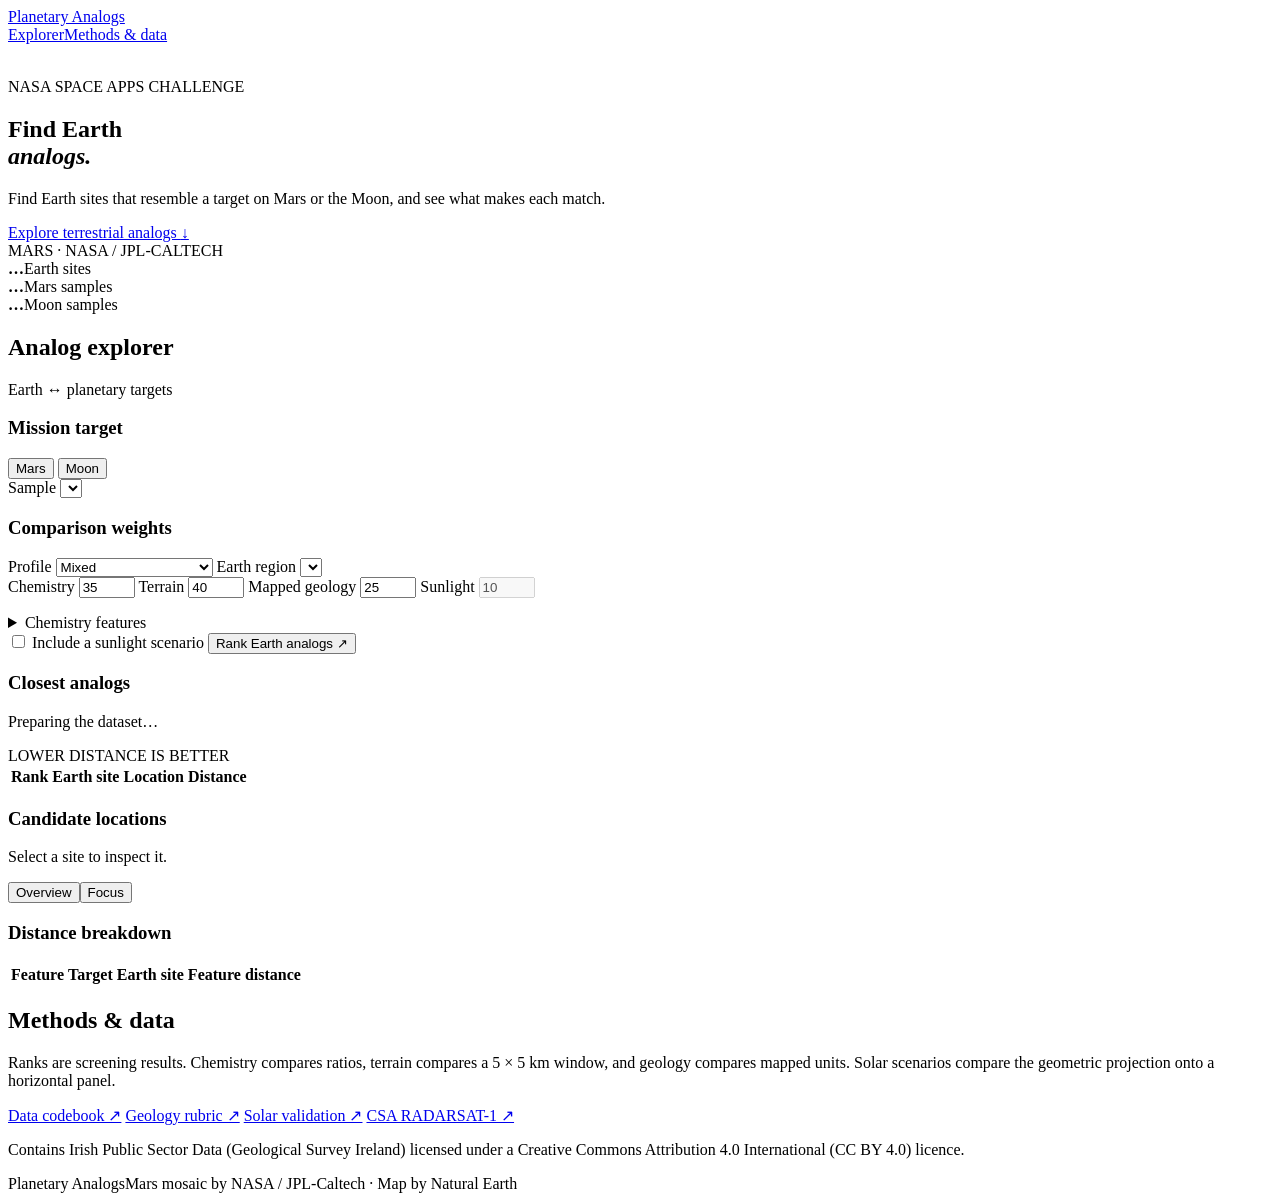
==== app/template.html @ faf3422f "Audit Earth inputs and refine mapped geology scoring" ====
<!doctype html>
<html lang="en">
<head>
<meta charset="utf-8">
<meta name="viewport" content="width=device-width, initial-scale=1">
<meta name="description" content="Find and explain terrestrial analogs for measured sites on Mars and the Moon.">
<title>Planetary Analogs · Space Apps</title>
<style>/*LEAFLET_STYLE*/</style>
<style>/*APP_STYLE*/</style>
</head>
<body>
<header class="top shell">
  <a class="brand" href="#"><span class="orbit" aria-hidden="true"></span> Planetary Analogs</a>
  <nav aria-label="Main navigation"><a href="#explorer">Explorer</a><a href="#methods">Methods &amp; data</a></nav>
</header>
<main class="shell">
  <section class="hero" aria-labelledby="title">
    <img class="mars-image" src="MARS_PHOTO_DATA" alt="" fetchpriority="high">
    <div class="hero-content">
      <p class="eyebrow"><span></span> NASA SPACE APPS CHALLENGE</p>
      <h1 id="title">Find Earth<br><em>analogs.</em></h1>
      <p class="hero-copy">Find Earth sites that resemble a target on Mars or the Moon, and see what makes each match.</p>
      <a href="#explorer" class="hero-link">Explore terrestrial analogs <span aria-hidden="true">↓</span></a>
    </div>
    <span class="image-credit">MARS · NASA / JPL-CALTECH</span>
    <div class="hero-stats" aria-label="Dataset coverage">
      <div><strong id="earth-count">…</strong><span>Earth sites</span></div>
      <div><strong id="mars-count">…</strong><span>Mars samples</span></div>
      <div><strong id="moon-count">…</strong><span>Moon samples</span></div>
    </div>
  </section>
  <section class="explorer" id="explorer" aria-labelledby="explorer-title">
    <div class="section-title"><h2 id="explorer-title">Analog explorer</h2><span>Earth ↔ planetary targets</span></div>
    <div class="workspace">
      <form class="panel controls" id="controls">
        <h3>Mission target</h3>
        <div class="segmented" role="group" aria-label="Planetary body">
          <button type="button" data-body="mars" aria-pressed="true">Mars</button>
          <button type="button" data-body="moon" aria-pressed="false">Moon</button>
        </div>
        <label class="field">Sample <select id="target"></select></label>
        <p class="hint target-context" id="target-context"></p>
        <h3 class="settings-title">Comparison weights</h3>
        <label class="field">Profile <select id="weight-profile">
          <option value="mixed">Mixed</option><option value="chemistry">Geochemistry-oriented</option>
          <option value="terrain">Terrain-oriented</option><option value="custom">Custom</option>
        </select></label>
        <label class="field">Earth region <select id="region"></select></label>
        <div class="weights">
          <label>Chemistry <input name="chemistry" type="number" min="0" max="100" step="1" value="35"></label>
          <label>Terrain <input name="terrain" type="number" min="0" max="100" step="1" value="40"></label>
          <label>Mapped geology <input name="geology" type="number" min="0" max="100" step="1" value="25"></label>
          <label>Sunlight <input name="solar" type="number" min="0" max="100" step="1" value="10" disabled></label>
        </div>
        <p class="hint" id="geology-note"></p>
        <details class="config">
          <summary>Chemistry features</summary>
          <div id="chem-options" class="checks"></div>
        </details>
        <label class="checkbox solar-toggle"><input id="use-solar" type="checkbox"> Include a sunlight scenario</label>
        <div id="solar-options" hidden>
          <label class="field">Planetary scenario (UTC) <select id="target-time"></select></label>
          <label class="field">Earth scenario (UTC) <select id="earth-time"></select></label>
        </div>
        <button class="primary" type="submit">Rank Earth analogs <span aria-hidden="true">↗</span></button>
      </form>
      <div class="results-column">
        <section class="panel results" aria-labelledby="results-title">
          <div class="panel-heading"><div><h3 id="results-title">Closest analogs</h3><p id="results-status" class="hint" aria-live="polite">Preparing the dataset…</p><p id="regional-coverage" class="hint"></p></div><span class="small-label">LOWER DISTANCE IS BETTER</span></div>
          <div class="table-scroll"><table><thead><tr><th scope="col">Rank</th><th scope="col">Earth site</th><th scope="col">Location</th><th scope="col">Distance</th></tr></thead><tbody id="results"></tbody></table></div>
        </section>
        <section class="panel map-panel" aria-labelledby="map-title">
          <div class="panel-heading"><div><h3 id="map-title">Candidate locations</h3><p class="hint" id="map-status">Select a site to inspect it.</p></div><div class="map-tools"><button id="map-overview" type="button" aria-pressed="true">Overview</button><button id="map-focus" type="button" aria-pressed="false">Focus</button></div></div>
          <div class="map" id="map" aria-label="Interactive map of candidate locations"></div>
          <div class="map-footer"><span id="coordinates"></span><div class="map-links"><button type="button" id="download-kml" hidden>Download KML</button><a id="osm-link" target="_blank" rel="noopener" hidden>Street map ↗</a><a id="earth-link" target="_blank" rel="noopener" hidden>Open in Google Earth ↗</a></div></div>
        </section>
        <section class="panel detail" aria-labelledby="detail-title" id="candidate-detail">
          <div class="panel-heading"><div><h3 id="detail-title">Distance breakdown</h3><p class="hint" id="detail-subtitle"></p></div></div>
          <div id="breakdown"></div>
          <div class="table-scroll"><table><thead><tr><th scope="col">Feature</th><th scope="col">Target</th><th scope="col">Earth site</th><th scope="col">Feature distance</th></tr></thead><tbody id="feature-details"></tbody></table></div>
          <div id="candidate-sources" class="candidate-sources"></div>
        </section>
      </div>
    </div>
  </section>
  <section class="methods" id="methods">
    <h2>Methods &amp; data</h2>
    <p>Ranks are screening results. Chemistry compares ratios, terrain compares a 5 × 5 km window, and geology compares mapped units. Solar scenarios compare the geometric projection onto a horizontal panel.</p>
    <div class="method-links">
      <a href="https://github.com/romimana/Planetary-analogs/blob/main/DATA_CODEBOOK.md" target="_blank" rel="noopener">Data codebook ↗</a>
      <a href="https://github.com/romimana/Planetary-analogs/blob/main/GEOLOGY_MATCHING.md" target="_blank" rel="noopener">Geology rubric ↗</a>
      <a href="https://github.com/romimana/Planetary-analogs/blob/main/data/solar-audit.json" target="_blank" rel="noopener">Solar validation ↗</a>
      <a href="https://www.csa-asc.gc.ca/eng/satellites/radarsat1/data-access.asp" target="_blank" rel="noopener">CSA RADARSAT-1 ↗</a>
    </div>
    <p class="hint">Contains Irish Public Sector Data (Geological Survey Ireland) licensed under a Creative Commons Attribution 4.0 International (CC BY 4.0) licence.</p>
  </section>
</main>
<footer class="shell footer"><span>Planetary Analogs</span><span>Mars mosaic by NASA / JPL-Caltech · Map by Natural Earth</span></footer>
<script type="application/json" id="app-data">/*APP_DATA*/</script>
<script>/*LEAFLET_SCRIPT*/</script>
<script>/*RANKING_ENGINE*/</script>
<script>/*APP_SCRIPT*/</script>
</body></html>
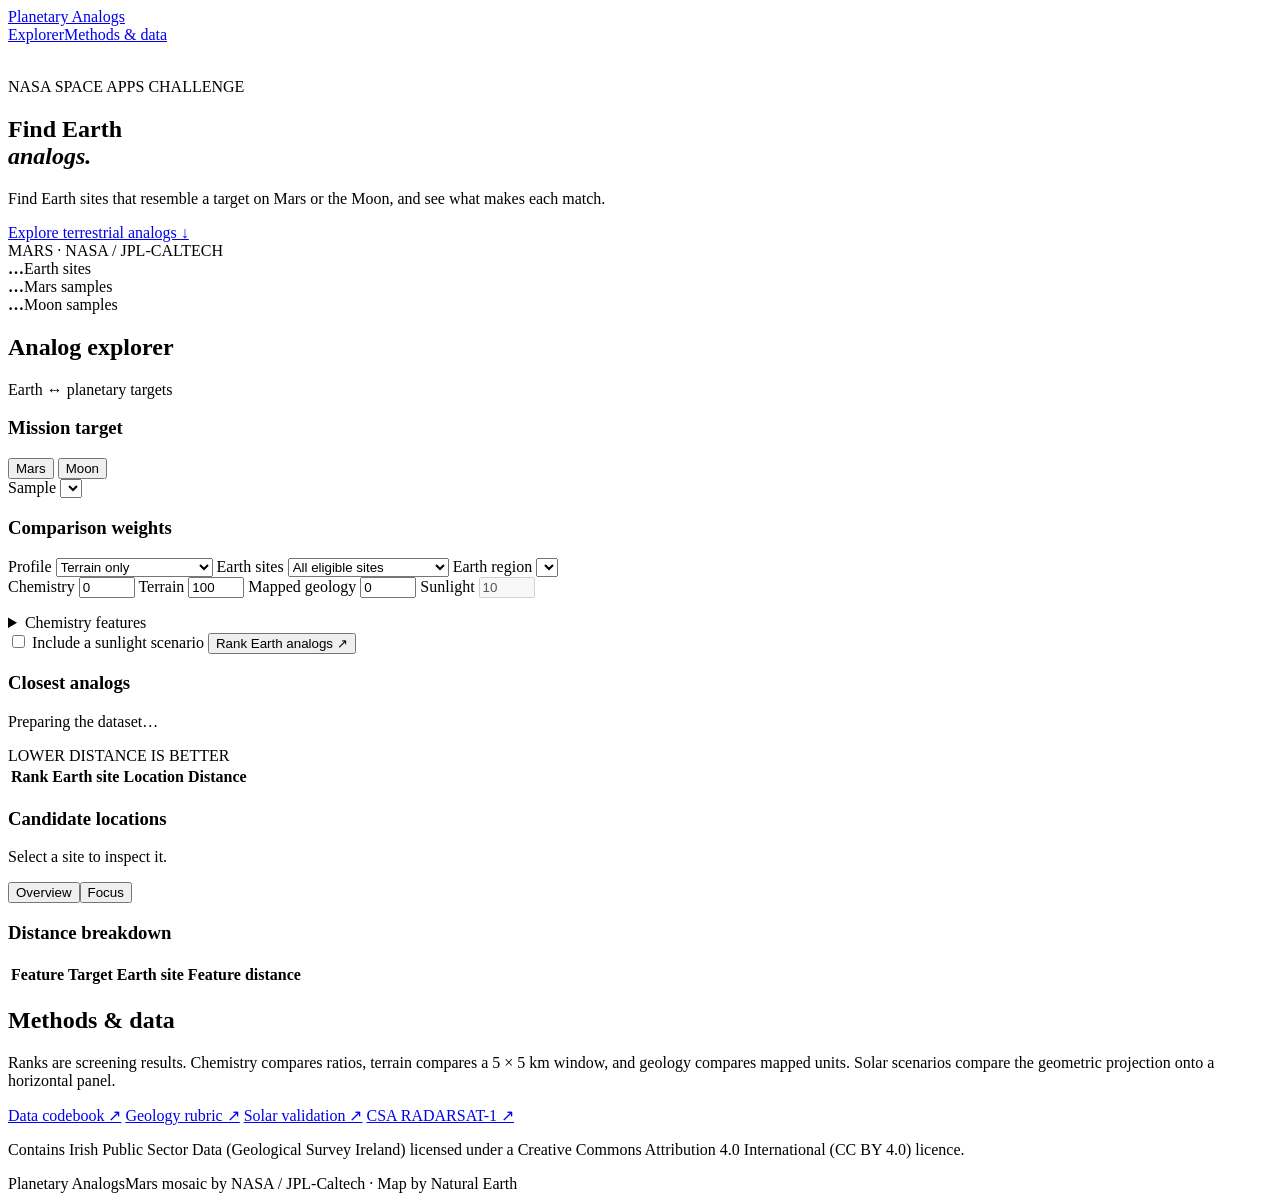
==== commit 6fb926e9: "Rank terrain first and add chemistry-independent Earth survey" ====
--- a/app/template.html
+++ b/app/template.html
@@ -42,14 +42,18 @@
         <p class="hint target-context" id="target-context"></p>
         <h3 class="settings-title">Comparison weights</h3>
         <label class="field">Profile <select id="weight-profile">
-          <option value="mixed">Mixed</option><option value="chemistry">Geochemistry-oriented</option>
+          <option value="terrainOnly">Terrain only</option><option value="mixed">Mixed</option><option value="chemistry">Geochemistry-oriented</option>
           <option value="terrain">Terrain-oriented</option><option value="custom">Custom</option>
+        </select></label>
+        <label class="field">Earth sites <select id="site-pool">
+          <option value="">All eligible sites</option><option value="terrain">Terrain survey windows</option>
+          <option value="chemistry">Lab sample locations</option>
         </select></label>
         <label class="field">Earth region <select id="region"></select></label>
         <div class="weights">
-          <label>Chemistry <input name="chemistry" type="number" min="0" max="100" step="1" value="35"></label>
-          <label>Terrain <input name="terrain" type="number" min="0" max="100" step="1" value="40"></label>
-          <label>Mapped geology <input name="geology" type="number" min="0" max="100" step="1" value="25"></label>
+          <label>Chemistry <input name="chemistry" type="number" min="0" max="100" step="1" value="0"></label>
+          <label>Terrain <input name="terrain" type="number" min="0" max="100" step="1" value="100"></label>
+          <label>Mapped geology <input name="geology" type="number" min="0" max="100" step="1" value="0"></label>
           <label>Sunlight <input name="solar" type="number" min="0" max="100" step="1" value="10" disabled></label>
         </div>
         <p class="hint" id="geology-note"></p>
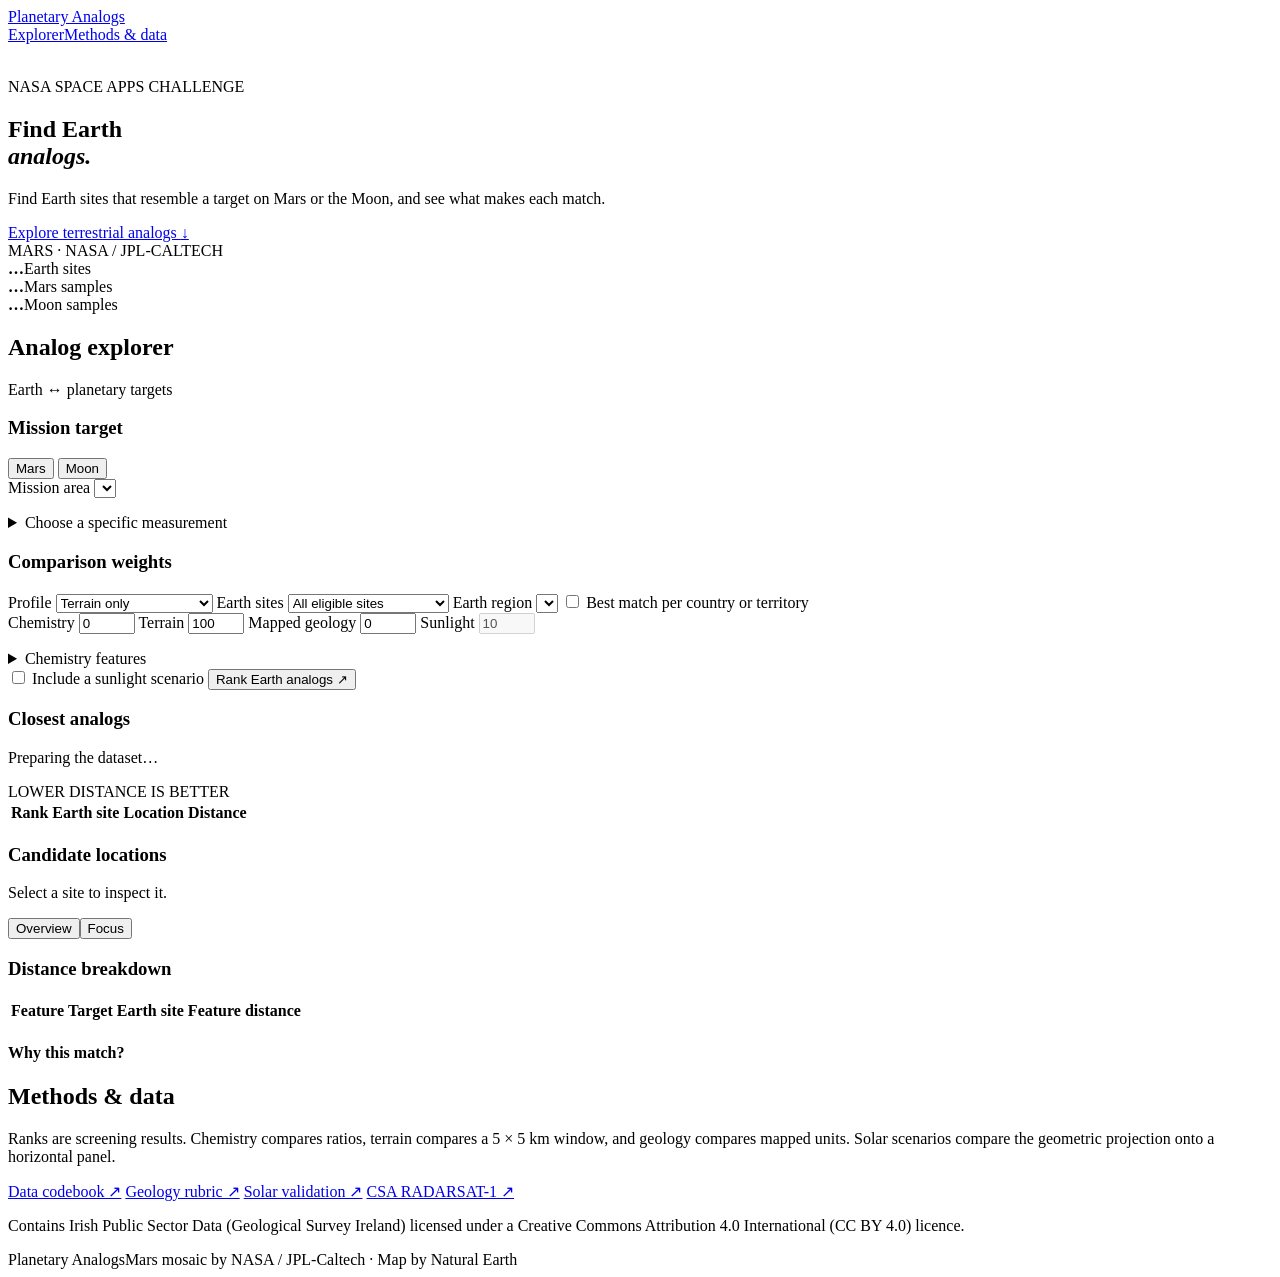
==== commit acbcee0a: "Add mission-area picker, European terrain, and daylight matching" ====
--- a/app/template.html
+++ b/app/template.html
@@ -38,8 +38,12 @@
           <button type="button" data-body="mars" aria-pressed="true">Mars</button>
           <button type="button" data-body="moon" aria-pressed="false">Moon</button>
         </div>
-        <label class="field">Sample <select id="target"></select></label>
+        <label class="field">Mission area <select id="target-area"></select></label>
         <p class="hint target-context" id="target-context"></p>
+        <div id="target-sources" class="candidate-sources"></div>
+        <details class="config"><summary>Choose a specific measurement</summary>
+          <label class="field">Measurement <select id="target"></select></label>
+        </details>
         <h3 class="settings-title">Comparison weights</h3>
         <label class="field">Profile <select id="weight-profile">
           <option value="terrainOnly">Terrain only</option><option value="mixed">Mixed</option><option value="chemistry">Geochemistry-oriented</option>
@@ -50,6 +54,7 @@
           <option value="chemistry">Lab sample locations</option>
         </select></label>
         <label class="field">Earth region <select id="region"></select></label>
+        <label class="checkbox"><input id="regional-view" type="checkbox"> Best match per country or territory</label>
         <div class="weights">
           <label>Chemistry <input name="chemistry" type="number" min="0" max="100" step="1" value="0"></label>
           <label>Terrain <input name="terrain" type="number" min="0" max="100" step="1" value="100"></label>
@@ -62,10 +67,7 @@
           <div id="chem-options" class="checks"></div>
         </details>
         <label class="checkbox solar-toggle"><input id="use-solar" type="checkbox"> Include a sunlight scenario</label>
-        <div id="solar-options" hidden>
-          <label class="field">Planetary scenario (UTC) <select id="target-time"></select></label>
-          <label class="field">Earth scenario (UTC) <select id="earth-time"></select></label>
-        </div>
+        <p class="hint" id="solar-options" hidden>Find the closest daylight pair automatically and show both reference times in UTC.</p>
         <button class="primary" type="submit">Rank Earth analogs <span aria-hidden="true">↗</span></button>
       </form>
       <div class="results-column">
@@ -83,6 +85,10 @@
           <div id="breakdown"></div>
           <div class="table-scroll"><table><thead><tr><th scope="col">Feature</th><th scope="col">Target</th><th scope="col">Earth site</th><th scope="col">Feature distance</th></tr></thead><tbody id="feature-details"></tbody></table></div>
           <div id="candidate-sources" class="candidate-sources"></div>
+          <h4>Why this match?</h4>
+          <p class="hint" id="match-summary"></p>
+          <button type="button" id="explain-ai" hidden>Explain with on-device AI</button>
+          <p class="hint" id="ai-summary" aria-live="polite"></p>
         </section>
       </div>
     </div>
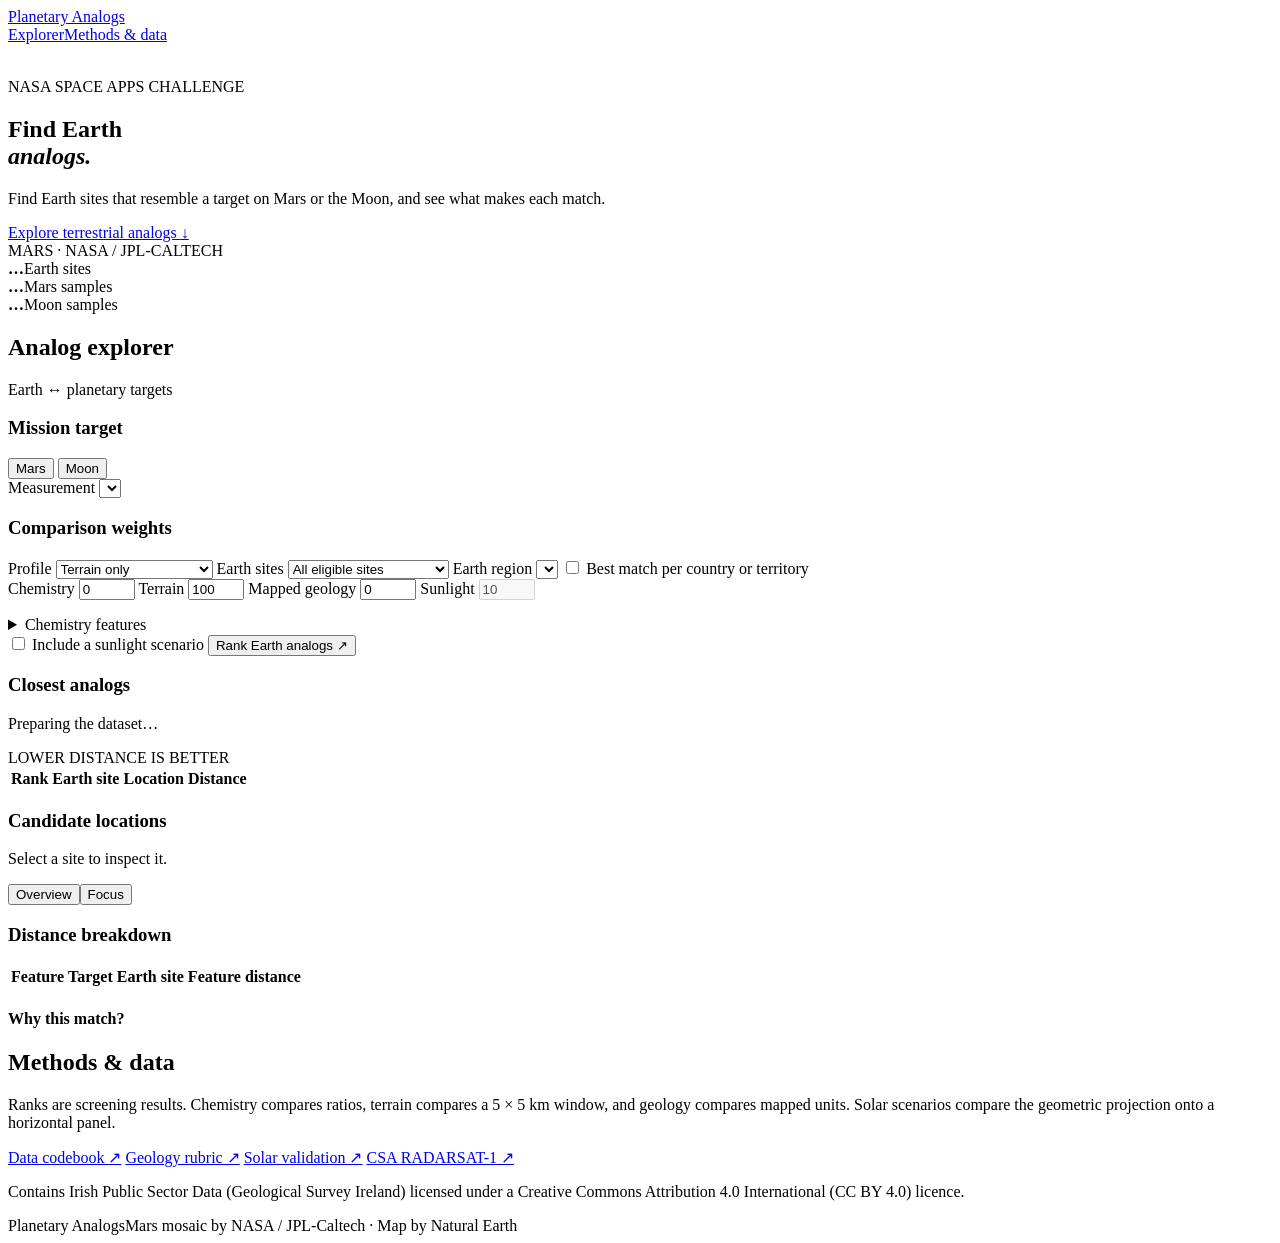
==== commit fd05cd5a: "Restore full target picker, add open GEMAS and hosted explanations" ====
--- a/app/template.html
+++ b/app/template.html
@@ -38,12 +38,10 @@
           <button type="button" data-body="mars" aria-pressed="true">Mars</button>
           <button type="button" data-body="moon" aria-pressed="false">Moon</button>
         </div>
-        <label class="field">Mission area <select id="target-area"></select></label>
+        <label class="field">Measurement <select id="target"></select></label>
         <p class="hint target-context" id="target-context"></p>
+        <p class="hint" id="target-recommendation" hidden></p>
         <div id="target-sources" class="candidate-sources"></div>
-        <details class="config"><summary>Choose a specific measurement</summary>
-          <label class="field">Measurement <select id="target"></select></label>
-        </details>
         <h3 class="settings-title">Comparison weights</h3>
         <label class="field">Profile <select id="weight-profile">
           <option value="terrainOnly">Terrain only</option><option value="mixed">Mixed</option><option value="chemistry">Geochemistry-oriented</option>
@@ -87,7 +85,7 @@
           <div id="candidate-sources" class="candidate-sources"></div>
           <h4>Why this match?</h4>
           <p class="hint" id="match-summary"></p>
-          <button type="button" id="explain-ai" hidden>Explain with on-device AI</button>
+          <button type="button" id="explain-ai" hidden>Explain with Gemini</button>
           <p class="hint" id="ai-summary" aria-live="polite"></p>
         </section>
       </div>
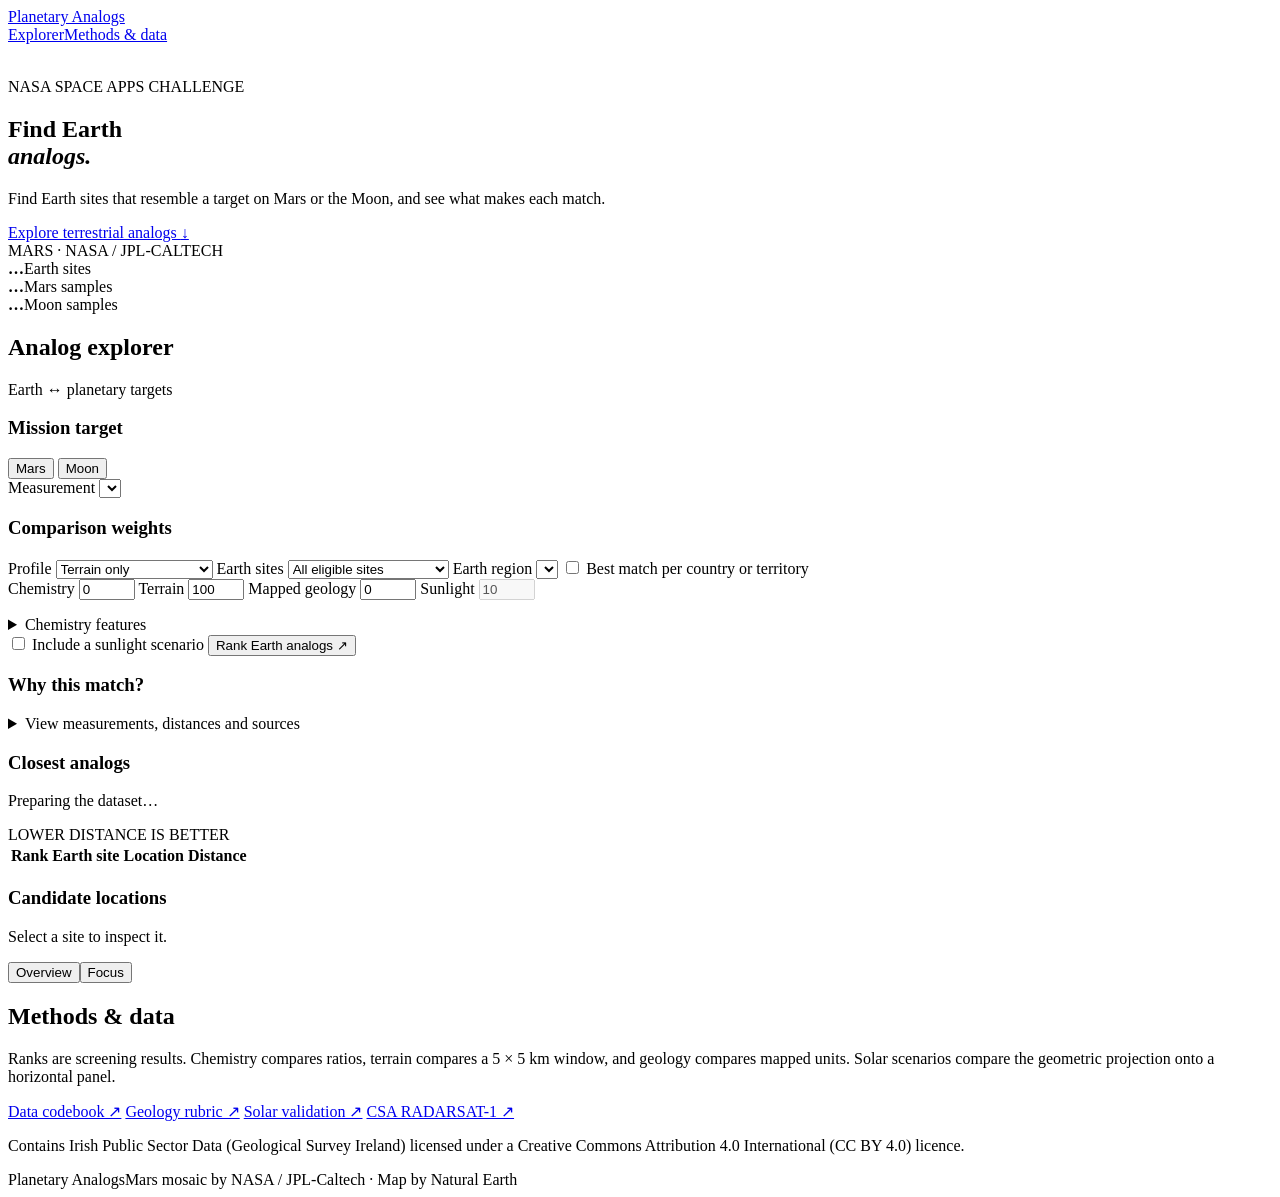
==== commit 3ec6b9c3: "Lead with match explanations and improve demo diversity" ====
--- a/app/template.html
+++ b/app/template.html
@@ -69,6 +69,20 @@
         <button class="primary" type="submit">Rank Earth analogs <span aria-hidden="true">↗</span></button>
       </form>
       <div class="results-column">
+        <section class="panel explanation" aria-labelledby="detail-title" id="candidate-detail">
+          <div class="panel-heading"><div><h3 id="detail-title">Why this match?</h3><p class="hint" id="detail-subtitle"></p></div></div>
+          <div class="explanation-body">
+            <p id="match-summary"></p>
+            <button class="primary explain-button" type="button" id="explain-ai" hidden>Explain with Gemini <span aria-hidden="true">✦</span></button>
+            <p id="ai-summary" aria-live="polite" hidden></p>
+          </div>
+          <details class="match-data">
+            <summary>View measurements, distances and sources</summary>
+            <div id="breakdown"></div>
+            <div class="table-scroll"><table><thead><tr><th scope="col">Feature</th><th scope="col">Target</th><th scope="col">Earth site</th><th scope="col">Feature distance</th></tr></thead><tbody id="feature-details"></tbody></table></div>
+            <div id="candidate-sources" class="candidate-sources"></div>
+          </details>
+        </section>
         <section class="panel results" aria-labelledby="results-title">
           <div class="panel-heading"><div><h3 id="results-title">Closest analogs</h3><p id="results-status" class="hint" aria-live="polite">Preparing the dataset…</p><p id="regional-coverage" class="hint"></p></div><span class="small-label">LOWER DISTANCE IS BETTER</span></div>
           <div class="table-scroll"><table><thead><tr><th scope="col">Rank</th><th scope="col">Earth site</th><th scope="col">Location</th><th scope="col">Distance</th></tr></thead><tbody id="results"></tbody></table></div>
@@ -77,16 +91,6 @@
           <div class="panel-heading"><div><h3 id="map-title">Candidate locations</h3><p class="hint" id="map-status">Select a site to inspect it.</p></div><div class="map-tools"><button id="map-overview" type="button" aria-pressed="true">Overview</button><button id="map-focus" type="button" aria-pressed="false">Focus</button></div></div>
           <div class="map" id="map" aria-label="Interactive map of candidate locations"></div>
           <div class="map-footer"><span id="coordinates"></span><div class="map-links"><button type="button" id="download-kml" hidden>Download KML</button><a id="osm-link" target="_blank" rel="noopener" hidden>Street map ↗</a><a id="earth-link" target="_blank" rel="noopener" hidden>Open in Google Earth ↗</a></div></div>
-        </section>
-        <section class="panel detail" aria-labelledby="detail-title" id="candidate-detail">
-          <div class="panel-heading"><div><h3 id="detail-title">Distance breakdown</h3><p class="hint" id="detail-subtitle"></p></div></div>
-          <div id="breakdown"></div>
-          <div class="table-scroll"><table><thead><tr><th scope="col">Feature</th><th scope="col">Target</th><th scope="col">Earth site</th><th scope="col">Feature distance</th></tr></thead><tbody id="feature-details"></tbody></table></div>
-          <div id="candidate-sources" class="candidate-sources"></div>
-          <h4>Why this match?</h4>
-          <p class="hint" id="match-summary"></p>
-          <button type="button" id="explain-ai" hidden>Explain with Gemini</button>
-          <p class="hint" id="ai-summary" aria-live="polite"></p>
         </section>
       </div>
     </div>
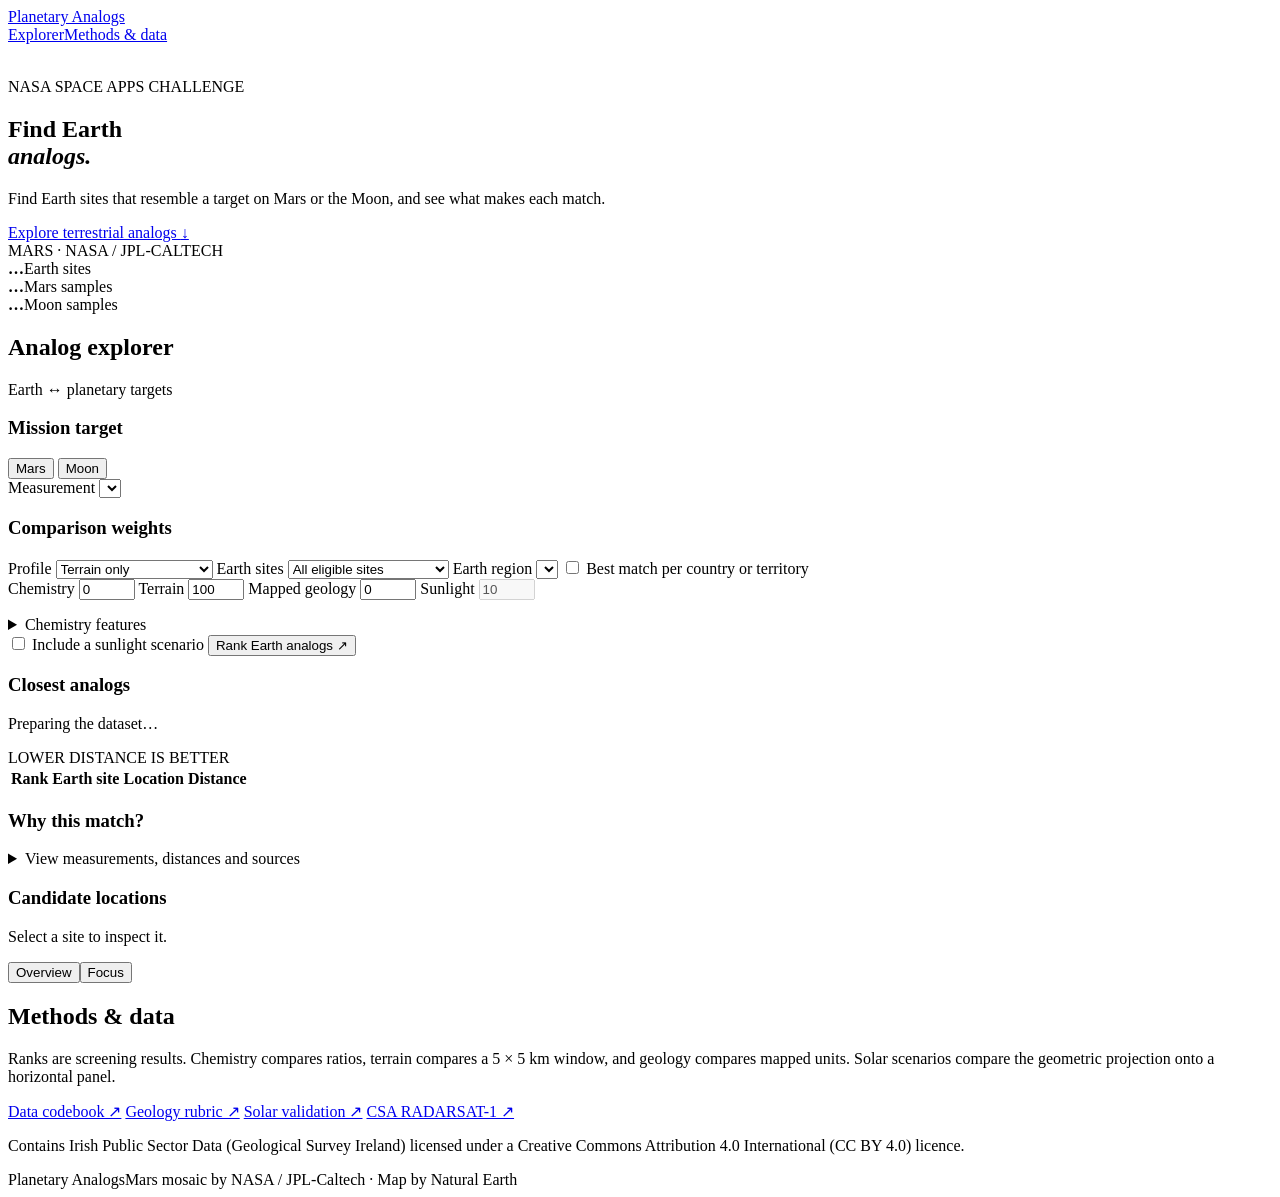
==== commit eb85c249: "Open on the Moon and improve explanation flow" ====
--- a/app/template.html
+++ b/app/template.html
@@ -35,8 +35,8 @@
       <form class="panel controls" id="controls">
         <h3>Mission target</h3>
         <div class="segmented" role="group" aria-label="Planetary body">
-          <button type="button" data-body="mars" aria-pressed="true">Mars</button>
-          <button type="button" data-body="moon" aria-pressed="false">Moon</button>
+          <button type="button" data-body="mars" aria-pressed="false">Mars</button>
+          <button type="button" data-body="moon" aria-pressed="true">Moon</button>
         </div>
         <label class="field">Measurement <select id="target"></select></label>
         <p class="hint target-context" id="target-context"></p>
@@ -69,6 +69,10 @@
         <button class="primary" type="submit">Rank Earth analogs <span aria-hidden="true">↗</span></button>
       </form>
       <div class="results-column">
+        <section class="panel results" aria-labelledby="results-title">
+          <div class="panel-heading"><div><h3 id="results-title">Closest analogs</h3><p id="results-status" class="hint" aria-live="polite">Preparing the dataset…</p><p id="regional-coverage" class="hint"></p></div><span class="small-label">LOWER DISTANCE IS BETTER</span></div>
+          <div class="table-scroll"><table><thead><tr><th scope="col">Rank</th><th scope="col">Earth site</th><th scope="col">Location</th><th scope="col">Distance</th></tr></thead><tbody id="results"></tbody></table></div>
+        </section>
         <section class="panel explanation" aria-labelledby="detail-title" id="candidate-detail">
           <div class="panel-heading"><div><h3 id="detail-title">Why this match?</h3><p class="hint" id="detail-subtitle"></p></div></div>
           <div class="explanation-body">
@@ -82,10 +86,6 @@
             <div class="table-scroll"><table><thead><tr><th scope="col">Feature</th><th scope="col">Target</th><th scope="col">Earth site</th><th scope="col">Feature distance</th></tr></thead><tbody id="feature-details"></tbody></table></div>
             <div id="candidate-sources" class="candidate-sources"></div>
           </details>
-        </section>
-        <section class="panel results" aria-labelledby="results-title">
-          <div class="panel-heading"><div><h3 id="results-title">Closest analogs</h3><p id="results-status" class="hint" aria-live="polite">Preparing the dataset…</p><p id="regional-coverage" class="hint"></p></div><span class="small-label">LOWER DISTANCE IS BETTER</span></div>
-          <div class="table-scroll"><table><thead><tr><th scope="col">Rank</th><th scope="col">Earth site</th><th scope="col">Location</th><th scope="col">Distance</th></tr></thead><tbody id="results"></tbody></table></div>
         </section>
         <section class="panel map-panel" aria-labelledby="map-title">
           <div class="panel-heading"><div><h3 id="map-title">Candidate locations</h3><p class="hint" id="map-status">Select a site to inspect it.</p></div><div class="map-tools"><button id="map-overview" type="button" aria-pressed="true">Overview</button><button id="map-focus" type="button" aria-pressed="false">Focus</button></div></div>
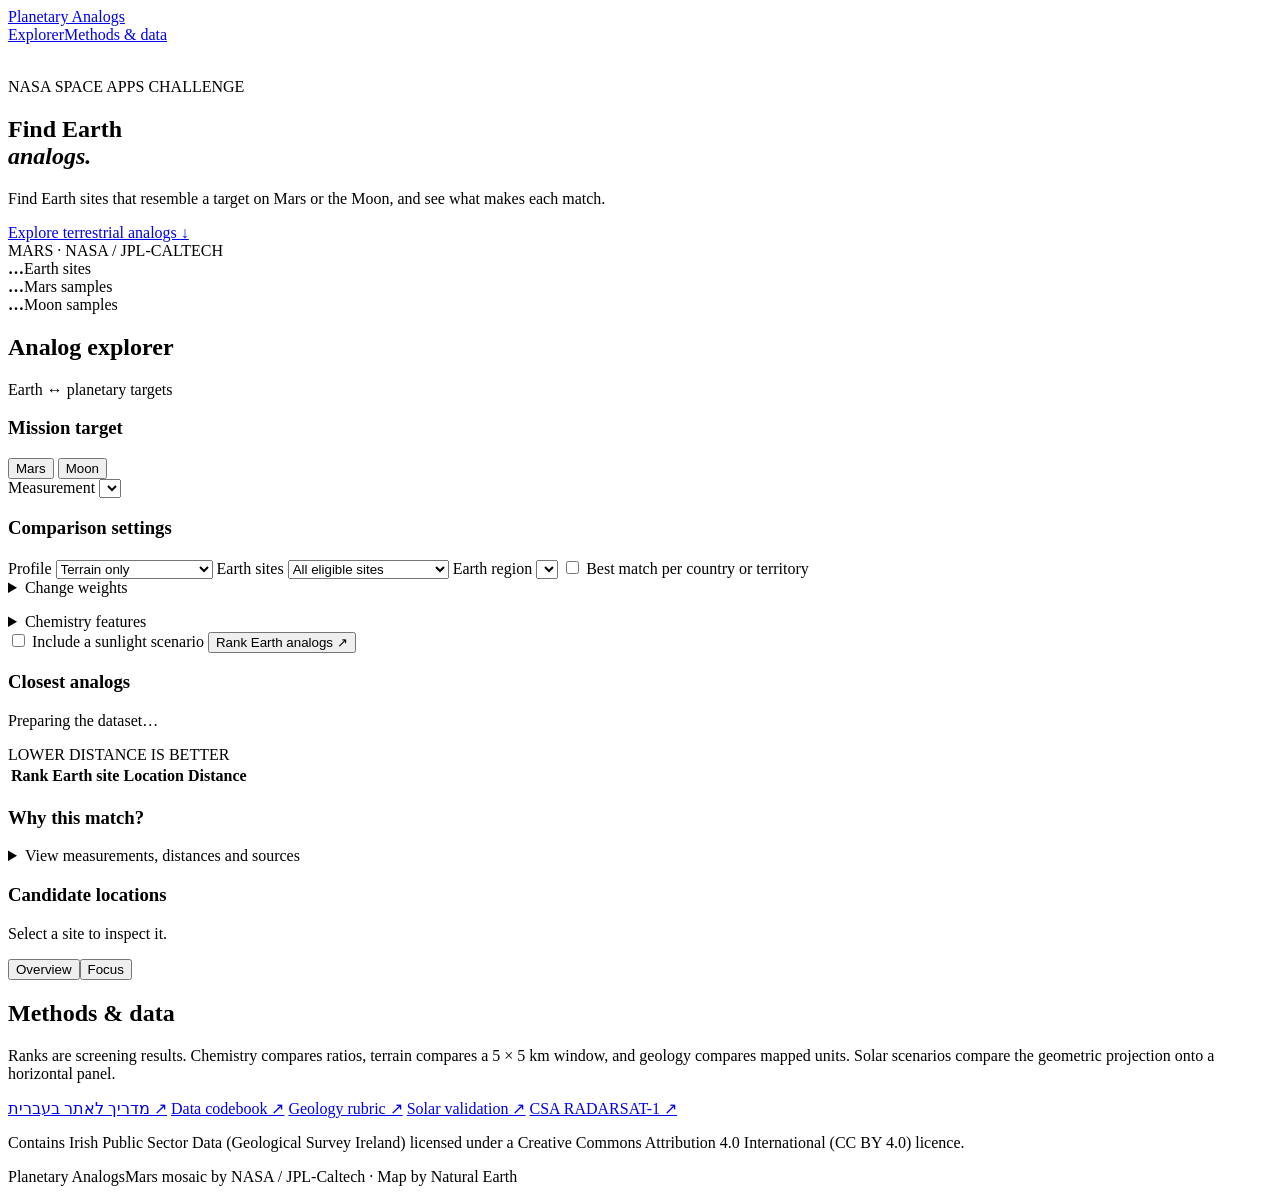
==== commit 2d0c1c98: "Add Hebrew site guide and collapse custom weights" ====
--- a/app/template.html
+++ b/app/template.html
@@ -42,10 +42,10 @@
         <p class="hint target-context" id="target-context"></p>
         <p class="hint" id="target-recommendation" hidden></p>
         <div id="target-sources" class="candidate-sources"></div>
-        <h3 class="settings-title">Comparison weights</h3>
+        <h3 class="settings-title">Comparison settings</h3>
         <label class="field">Profile <select id="weight-profile">
           <option value="terrainOnly">Terrain only</option><option value="mixed">Mixed</option><option value="chemistry">Geochemistry-oriented</option>
-          <option value="terrain">Terrain-oriented</option><option value="custom">Custom</option>
+          <option value="terrain">Terrain-oriented</option><option value="custom" disabled>Custom weights</option>
         </select></label>
         <label class="field">Earth sites <select id="site-pool">
           <option value="">All eligible sites</option><option value="terrain">Terrain survey windows</option>
@@ -53,12 +53,15 @@
         </select></label>
         <label class="field">Earth region <select id="region"></select></label>
         <label class="checkbox"><input id="regional-view" type="checkbox"> Best match per country or territory</label>
+        <details class="config" id="custom-weights">
+          <summary>Change weights</summary>
         <div class="weights">
           <label>Chemistry <input name="chemistry" type="number" min="0" max="100" step="1" value="0"></label>
           <label>Terrain <input name="terrain" type="number" min="0" max="100" step="1" value="100"></label>
           <label>Mapped geology <input name="geology" type="number" min="0" max="100" step="1" value="0"></label>
           <label>Sunlight <input name="solar" type="number" min="0" max="100" step="1" value="10" disabled></label>
         </div>
+        </details>
         <p class="hint" id="geology-note"></p>
         <details class="config">
           <summary>Chemistry features</summary>
@@ -99,6 +102,7 @@
     <h2>Methods &amp; data</h2>
     <p>Ranks are screening results. Chemistry compares ratios, terrain compares a 5 × 5 km window, and geology compares mapped units. Solar scenarios compare the geometric projection onto a horizontal panel.</p>
     <div class="method-links">
+      <a href="https://github.com/romimana/Planetary-analogs/blob/main/GUIDE_HE.md" target="_blank" rel="noopener">מדריך לאתר בעברית ↗</a>
       <a href="https://github.com/romimana/Planetary-analogs/blob/main/DATA_CODEBOOK.md" target="_blank" rel="noopener">Data codebook ↗</a>
       <a href="https://github.com/romimana/Planetary-analogs/blob/main/GEOLOGY_MATCHING.md" target="_blank" rel="noopener">Geology rubric ↗</a>
       <a href="https://github.com/romimana/Planetary-analogs/blob/main/data/solar-audit.json" target="_blank" rel="noopener">Solar validation ↗</a>
